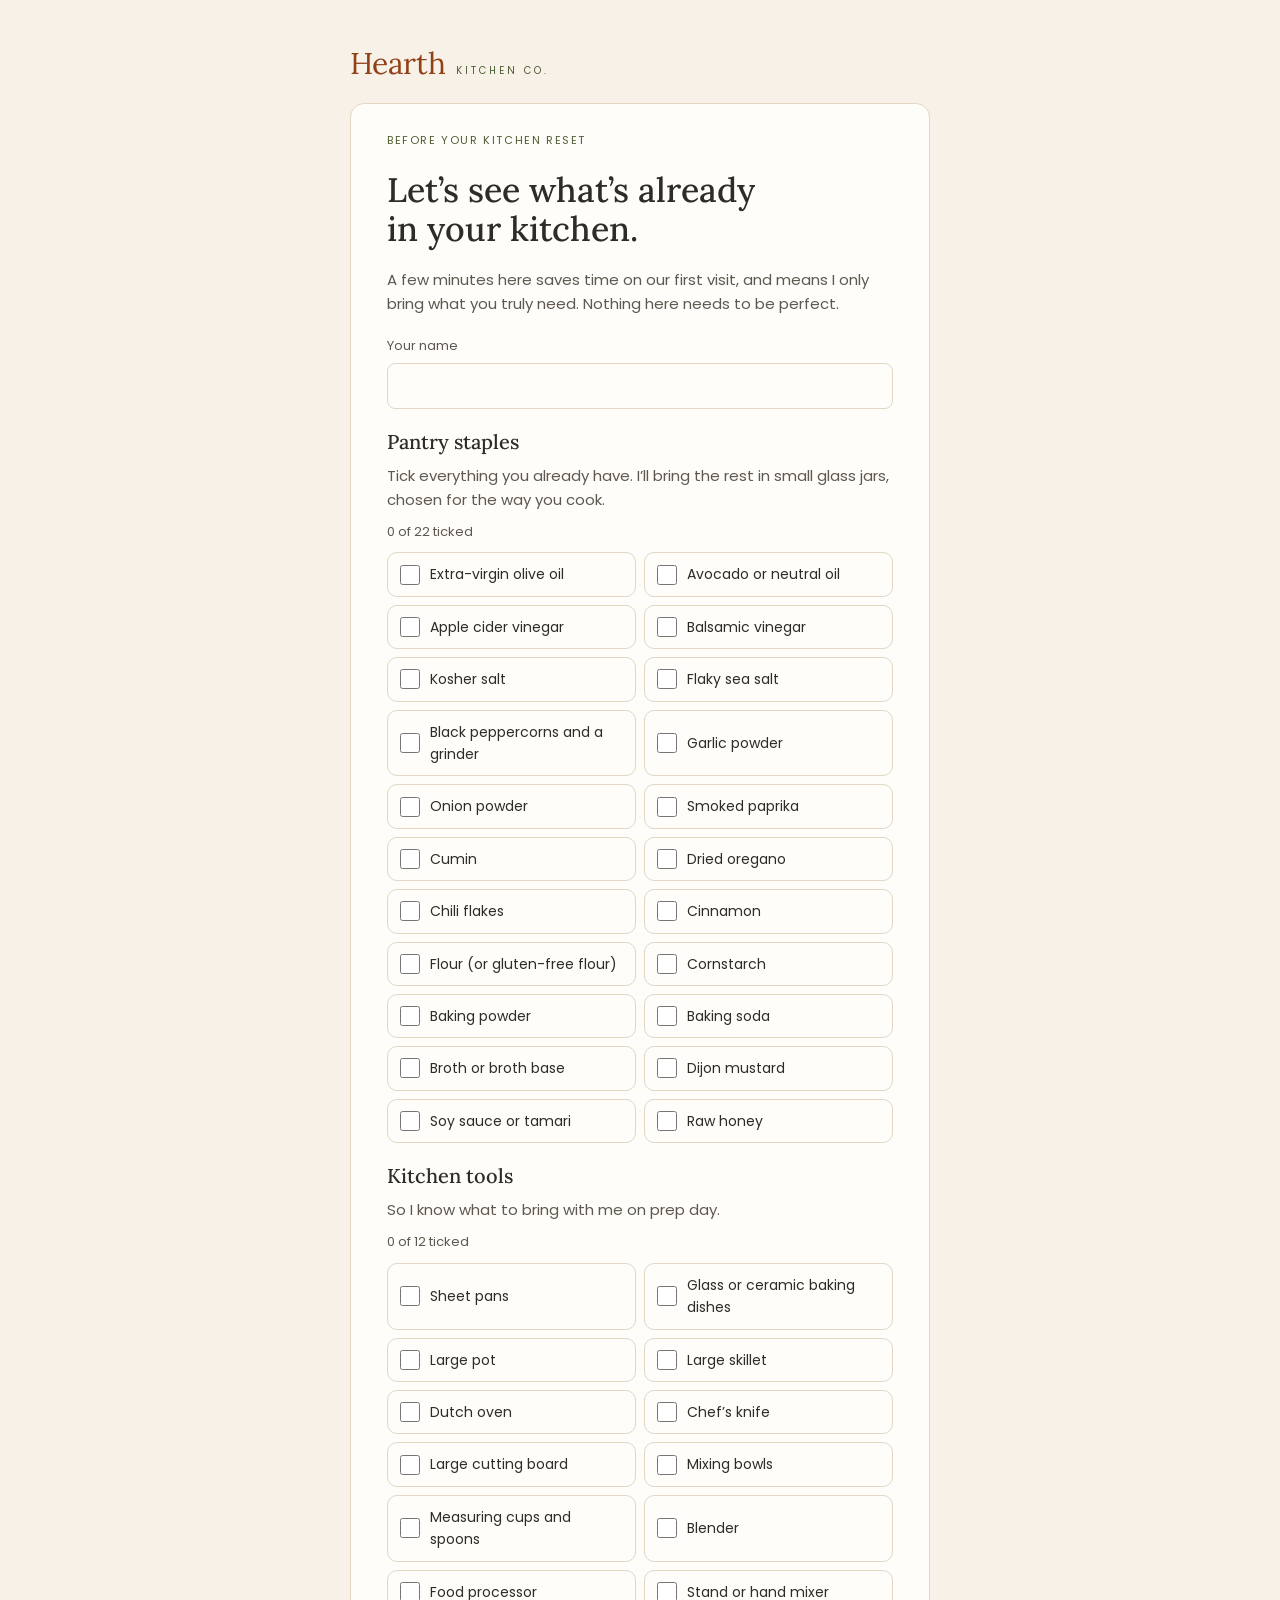
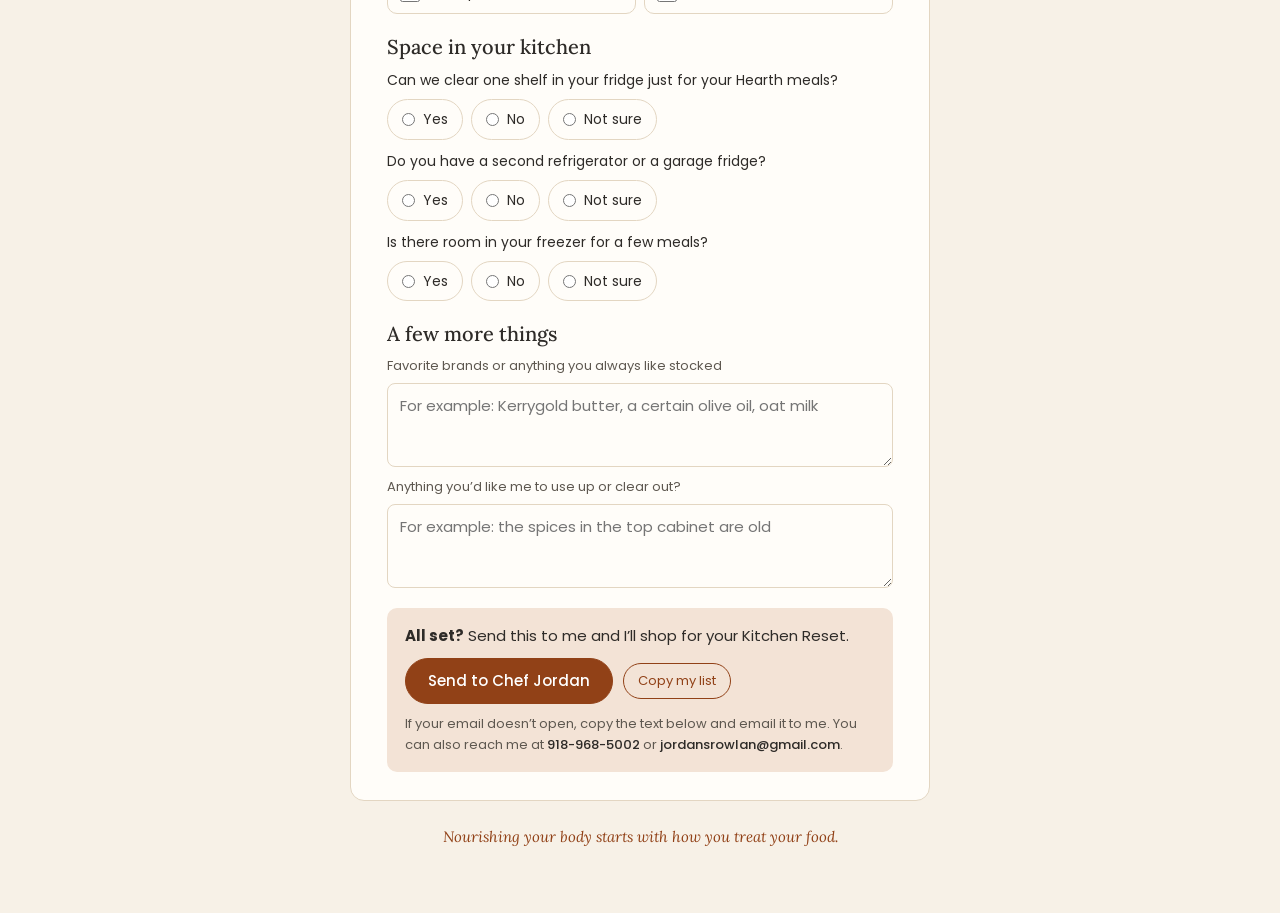
==== checklist.html @ 2582d79f "Link the plan quiz from the menu and home page, add the Kitchen Reset checklist page, and replace co" ====
<!DOCTYPE html>
<html lang="en">
<head>
<meta charset="utf-8">
<meta name="viewport" content="width=device-width,initial-scale=1,viewport-fit=cover">
<title>Kitchen Reset Checklist | Hearth Kitchen Co.</title>
<meta name="description" content="A short checklist for Hearth clients before their Kitchen Reset visit.">
<meta name="robots" content="noindex">
<meta name="theme-color" content="#914117">
<link rel="icon" href="favicon.svg" type="image/svg+xml">
<link rel="preconnect" href="https://fonts.googleapis.com">
<link rel="stylesheet" href="https://fonts.googleapis.com/css2?family=Lora:ital,wght@0,400;0,500;1,400&family=Poppins:wght@300;400;500&display=swap">
<style>
/* Layout: one centered recipe-card column; one question at a time, then a result card */
:root {
  --bg: #F7F1E7;
  --card: #FFFDF9;
  --fg: #2E2B28;
  --muted: #5E5850;
  --line: #E3D6C2;
  --terra: #914117;
  --terra-soft: #F3E3D6;
  --olive: #4E5D33;
  --gold: #B8924A;
  --on-terra: #FFFFFF;
  --paper: #FBF5EA;
  --display: 'Lora', Georgia, 'Times New Roman', serif;
  --body: 'Poppins', 'Segoe UI', system-ui, sans-serif;
}
@media (prefers-color-scheme: dark) {
  :root:not([data-theme="light"]) {
    --bg: #1E1D19; --card: #2A2823; --fg: #F2EBDF; --muted: #C2B8A8; --line: #45403A;
    --terra: #E08A5C; --terra-soft: #3D2A20; --olive: #A9B98A; --gold: #D2B06E; --on-terra: #1E1D19; --paper: #24221D;
    color-scheme: dark;
  }
}
:root[data-theme="dark"] {
  --bg: #1E1D19; --card: #2A2823; --fg: #F2EBDF; --muted: #C2B8A8; --line: #45403A;
  --terra: #E08A5C; --terra-soft: #3D2A20; --olive: #A9B98A; --gold: #D2B06E; --on-terra: #1E1D19; --paper: #24221D;
  color-scheme: dark;
}
* { box-sizing: border-box; }
body {
  background: var(--bg); color: var(--fg); font-family: var(--body); font-size: 15px; line-height: 1.6;
  padding-left: max(16px, env(safe-area-inset-left, 0px));
  padding-right: max(16px, env(safe-area-inset-right, 0px));
  padding-block: 40px 56px;
}
.wrap { max-width: 580px; margin: 0 auto; display: flex; flex-direction: column; gap: 24px; }
.brand { display: flex; align-items: baseline; gap: 10px; }
.brand .name { font-family: var(--display); font-size: 30px; color: var(--terra); line-height: 1; }
.brand .co { font-size: 10px; letter-spacing: 3px; color: var(--olive); }
.card { background: var(--card); border: 1px solid var(--line); border-radius: 14px; padding: 28px clamp(20px, 5vw, 36px); display: flex; flex-direction: column; gap: 20px; }
.progress { height: 4px; border-radius: 2px; background: var(--line); overflow: hidden; }
.progress span { display: block; height: 100%; background: var(--gold); border-radius: 2px; transition: width .3s ease; }
@media (prefers-reduced-motion: reduce) { .progress span { transition: none; } }
.eyebrow { font-size: 11px; letter-spacing: 1.6px; text-transform: uppercase; color: var(--olive); margin: 0; }
h1, h2 { font-family: var(--display); font-weight: 500; margin: 0; text-wrap: balance; }
h1 { font-size: clamp(26px, 6vw, 34px); line-height: 1.15; }
h2 { font-size: 22px; line-height: 1.25; }
.lede { margin: 0; color: var(--muted); }
.options { display: flex; flex-direction: column; gap: 10px; }
.opt {
  font: inherit; color: inherit; text-align: left; cursor: pointer;
  background: transparent; border: 1px solid var(--line); border-radius: 10px;
  padding: 14px 16px; display: flex; flex-direction: column; gap: 2px; min-height: 44px;
  transition: border-color .15s, background .15s;
}
.opt:hover { border-color: var(--terra); }
.opt[aria-pressed="true"] { border-color: var(--terra); background: var(--terra-soft); }
.opt strong { font-weight: 500; }
.opt small { color: var(--muted); font-size: 13px; }
.people { display: grid; grid-template-columns: repeat(3, minmax(0, 1fr)); gap: 10px; }
.people .opt { align-items: center; text-align: center; padding: 14px 8px; }
.people .opt strong { font-family: var(--display); font-size: 22px; font-weight: 500; }
.chips { display: flex; flex-wrap: wrap; gap: 8px; }
.chips .opt { flex-direction: row; align-items: center; padding: 10px 14px; border-radius: 999px; }
.counter { display: flex; justify-content: space-between; align-items: center; gap: 12px; padding: 12px 0; border-bottom: 1px solid var(--line); }
.counter:first-child { border-top: 1px solid var(--line); }
.counter .who strong { display: block; font-weight: 500; }
.counter .who small { color: var(--muted); font-size: 13px; }
.stepper { display: flex; align-items: center; gap: 12px; }
.stepper button { font: inherit; font-size: 20px; line-height: 1; width: 44px; height: 44px; border-radius: 50%; border: 1px solid var(--terra); background: transparent; color: var(--terra); cursor: pointer; }
.stepper button:disabled { opacity: .35; cursor: not-allowed; }
.stepper output { font-family: var(--display); font-size: 24px; min-width: 24px; text-align: center; font-variant-numeric: tabular-nums; }
.ages { display: grid; grid-template-columns: repeat(auto-fill, minmax(140px, 1fr)); gap: 10px; }
.ages label, .field label { display: flex; flex-direction: column; gap: 4px; font-size: 13px; color: var(--muted); }
select, textarea, input[type="text"] { font: inherit; color: var(--fg); background: var(--card); border: 1px solid var(--line); border-radius: 8px; padding: 10px 12px; min-height: 44px; width: 100%; }
textarea { min-height: 84px; resize: vertical; }
select:focus-visible, textarea:focus-visible, input[type="text"]:focus-visible { outline: 2px solid var(--gold); outline-offset: 1px; }
.field { display: flex; flex-direction: column; gap: 6px; }
.warn { margin: 0; font-size: 13px; color: var(--terra); }
.nav { display: flex; justify-content: space-between; gap: 12px; flex-wrap: wrap; }
.btn {
  font: inherit; font-weight: 500; cursor: pointer; border-radius: 999px; min-height: 44px;
  padding: 10px 22px; border: 1px solid var(--terra); background: var(--terra); color: var(--on-terra);
}
.btn.ghost { background: transparent; color: var(--terra); }
.btn:disabled { opacity: .4; cursor: not-allowed; }
button:focus-visible { outline: 2px solid var(--gold); outline-offset: 2px; }
.result-head { display: flex; flex-direction: column; gap: 6px; }
.plan-name { font-family: var(--display); font-size: clamp(34px, 8vw, 44px); color: var(--terra); line-height: 1.05; }
.serve { margin: 4px 0 0; font-family: var(--display); font-style: italic; font-size: 16px; color: var(--olive); }
.shared { display: grid; gap: 14px; }
.shared dl { margin: 0; border-left: 2px solid var(--gold); padding-left: 14px; display: grid; gap: 8px; font-size: 14px; }
.shared dl div { display: grid; grid-template-columns: 132px minmax(0, 1fr); gap: 10px; }
.shared dt { color: var(--muted); }
.shared dd { margin: 0; overflow-wrap: anywhere; }
@media (max-width: 460px) { .shared dl div { grid-template-columns: minmax(0, 1fr); gap: 0; } }
.table-sum { display: grid; gap: 4px; font-size: 14px; border-left: 2px solid var(--gold); padding-left: 14px; }
.table-sum p { margin: 0; }
.table-sum .k { color: var(--muted); }
.rows { display: flex; flex-direction: column; border-top: 1px solid var(--line); }
.row { display: flex; justify-content: space-between; align-items: baseline; gap: 12px; padding: 12px 0; border-bottom: 1px solid var(--line); }
.row span:first-child { min-width: 0; }
.row .amt { font-family: var(--display); font-size: 20px; white-space: nowrap; font-variant-numeric: tabular-nums; }
.row .sub { display: block; font-size: 12.5px; color: var(--muted); }
.note { margin: 0; font-size: 13px; color: var(--muted); }
.includes { margin: 0; padding: 0; list-style: none; display: grid; gap: 8px; font-size: 14px; }
.includes li { display: flex; gap: 10px; align-items: flex-start; }
.includes svg { flex: none; margin-top: 4px; }
.contact { background: var(--terra-soft); border-radius: 10px; padding: 16px 18px; display: flex; flex-direction: column; gap: 10px; }
.contact p { margin: 0; }
.contact-line { display: flex; justify-content: space-between; align-items: center; gap: 10px; flex-wrap: wrap; }
.contact-line span { user-select: all; font-weight: 500; overflow-wrap: anywhere; min-width: 0; }
.copy { font: inherit; font-size: 13px; cursor: pointer; background: transparent; color: var(--terra); border: 1px solid var(--terra); border-radius: 999px; padding: 6px 14px; min-height: 36px; }
.letter { background: var(--paper); border: 1px solid var(--line); border-radius: 12px; padding: 22px clamp(18px, 4vw, 28px); display: flex; flex-direction: column; gap: 12px; font-family: var(--display); font-size: 16.5px; line-height: 1.65; }
.letter p { margin: 0; }
.letter .dear { font-style: italic; font-size: 18px; color: var(--terra); }
.letter .sign { font-style: italic; font-size: 18px; color: var(--terra); text-align: right; }
.rhythm { display: flex; flex-direction: column; }
.beat { display: grid; grid-template-columns: 128px minmax(0, 1fr); gap: 14px; padding: 12px 0; border-bottom: 1px solid var(--line); font-size: 14px; }
.beat:first-child { border-top: 1px solid var(--line); }
.beat .when { font-size: 11px; letter-spacing: 1.4px; text-transform: uppercase; color: var(--olive); padding-top: 2px; }
@media (max-width: 460px) { .beat { grid-template-columns: minmax(0, 1fr); gap: 2px; } }
.details { display: flex; flex-direction: column; gap: 14px; }
.detail { border: 1px solid var(--line); border-radius: 10px; padding: 14px 16px 16px; margin: 0; display: flex; flex-direction: column; gap: 10px; min-width: 0; }
.detail legend { padding: 0 6px; font-family: var(--display); font-size: 17px; color: var(--terra); }
.days { display: grid; grid-template-columns: repeat(auto-fill, minmax(118px, 1fr)); gap: 10px; }
.day { font: inherit; color: inherit; cursor: pointer; background: transparent; border: 1px solid var(--line); border-radius: 10px; min-height: 48px; padding: 10px 12px; display: flex; align-items: center; gap: 10px; text-align: left; }
.day:hover { border-color: var(--terra); }
.day[aria-pressed="true"] { border-color: var(--terra); background: var(--terra-soft); }
.day .rank { flex: none; width: 26px; height: 26px; border-radius: 50%; border: 1px solid var(--line); display: grid; place-items: center; font-family: var(--display); font-size: 15px; color: var(--terra); }
.day[aria-pressed="true"] .rank { background: var(--terra); border-color: var(--terra); color: var(--on-terra); }
.hint { color: var(--muted); font-size: 12.5px; }
input[type="date"] { font: inherit; color: var(--fg); background: var(--card); border: 1px solid var(--line); border-radius: 8px; padding: 10px 12px; min-height: 44px; width: 100%; }
.send { display: flex; flex-wrap: wrap; gap: 10px; align-items: center; }
.sel { user-select: all; color: var(--fg); font-weight: 500; overflow-wrap: anywhere; }
.send .btn { text-decoration: none; display: inline-flex; align-items: center; }
.group { display: flex; flex-direction: column; gap: 10px; }
.group h2 { font-size: 20px; }
.checks { display: grid; grid-template-columns: repeat(auto-fill, minmax(200px, 1fr)); gap: 8px; }
.check { display: flex; gap: 10px; align-items: center; border: 1px solid var(--line); border-radius: 10px; padding: 10px 12px; min-height: 44px; cursor: pointer; font-size: 14px; }
.check input { width: 20px; height: 20px; accent-color: var(--terra); flex: none; margin: 0; }
.check:has(input:checked) { border-color: var(--terra); background: var(--terra-soft); }
.count { font-size: 13px; color: var(--muted); margin: 0; }
input[type="text"], textarea { font: inherit; color: var(--fg); background: var(--card); border: 1px solid var(--line); border-radius: 8px; padding: 10px 12px; min-height: 44px; width: 100%; }
textarea { min-height: 84px; resize: vertical; }
.yn { display: flex; flex-wrap: wrap; gap: 8px; }
.yn label { display: inline-flex; gap: 8px; align-items: center; border: 1px solid var(--line); border-radius: 999px; padding: 8px 14px; min-height: 40px; cursor: pointer; font-size: 14px; }
.yn label:has(input:checked) { border-color: var(--terra); background: var(--terra-soft); }
.yn input { accent-color: var(--terra); margin: 0; }
.q { display: flex; flex-direction: column; gap: 8px; }
.q p { margin: 0; font-size: 14px; }
.plantext { margin: 0; white-space: pre-wrap; overflow-wrap: anywhere; font: 13px/1.5 var(--body); background: var(--card); color: var(--fg); border: 1px solid var(--line); border-radius: 8px; padding: 12px; max-height: 320px; overflow: auto; user-select: all; }
.foot { text-align: center; font-family: var(--display); font-style: italic; color: var(--terra); margin: 0; }
@media (prefers-reduced-motion: reduce) { .opt { transition: none; } }
.brand { text-decoration: none; }
</style>

<div class="wrap">
  <a class="brand" href="index.html" aria-label="Hearth Kitchen Co. home"><span class="name">Hearth</span><span class="co">KITCHEN CO.</span></a>
  <div class="card" id="card" aria-live="polite"></div>
  <p class="foot">Nourishing your body starts with how you treat your food.</p>
</div>

<script>
var GROUPS = [
  ['pantry', 'Pantry staples', 'Tick everything you already have. I’ll bring the rest in small glass jars, chosen for the way you cook.', [
    'Extra-virgin olive oil', 'Avocado or neutral oil', 'Apple cider vinegar', 'Balsamic vinegar', 'Kosher salt', 'Flaky sea salt', 'Black peppercorns and a grinder',
    'Garlic powder', 'Onion powder', 'Smoked paprika', 'Cumin', 'Dried oregano', 'Chili flakes', 'Cinnamon',
    'Flour (or gluten-free flour)', 'Cornstarch', 'Baking powder', 'Baking soda', 'Broth or broth base', 'Dijon mustard', 'Soy sauce or tamari', 'Raw honey']],
  ['tools', 'Kitchen tools', 'So I know what to bring with me on prep day.', [
    'Sheet pans', 'Glass or ceramic baking dishes', 'Large pot', 'Large skillet', 'Dutch oven', 'Chef’s knife', 'Large cutting board',
    'Mixing bowls', 'Measuring cups and spoons', 'Blender', 'Food processor', 'Stand or hand mixer']]
];
var QS = [
  ['shelf', 'Can we clear one shelf in your fridge just for your Hearth meals?'],
  ['fridge2', 'Do you have a second refrigerator or a garage fridge?'],
  ['freezer', 'Is there room in your freezer for a few meals?']
];
var state = { name: '', have: {}, yn: {}, brands: '', clear: '' };
var card = document.getElementById('card');
function esc(s) { return String(s).replace(/[&<>"]/g, function (c) { return { '&': '&amp;', '<': '&lt;', '>': '&gt;', '"': '&quot;' }[c]; }); }
function key(g, i) { return g + '-' + i; }
function render() {
  var h = '<p class="eyebrow">Before your Kitchen Reset</p><h1>Let’s see what’s already in your kitchen.</h1>' +
    '<p class="lede">A few minutes here saves time on our first visit, and means I only bring what you truly need. Nothing here needs to be perfect.</p>' +
    '<div class="field"><label for="cname">Your name</label><input type="text" id="cname" autocomplete="name" value="' + esc(state.name) + '"></div>';
  GROUPS.forEach(function (g) {
    var have = g[3].filter(function (_, i) { return state.have[key(g[0], i)]; }).length;
    h += '<section class="group" aria-labelledby="h-' + g[0] + '"><h2 id="h-' + g[0] + '">' + g[1] + '</h2><p class="lede">' + g[2] + '</p>' +
      '<p class="count" id="count-' + g[0] + '">' + have + ' of ' + g[3].length + ' ticked</p><div class="checks">';
    g[3].forEach(function (item, i) {
      var id = key(g[0], i);
      h += '<label class="check" for="c-' + id + '"><input type="checkbox" id="c-' + id + '" data-k="' + id + '"' + (state.have[id] ? ' checked' : '') + '><span>' + esc(item) + '</span></label>';
    });
    h += '</div></section>';
  });
  h += '<section class="group"><h2>Space in your kitchen</h2>';
  QS.forEach(function (q) {
    h += '<div class="q"><p>' + esc(q[1]) + '</p><div class="yn" role="radiogroup" aria-label="' + esc(q[1]) + '">' +
      ['Yes', 'No', 'Not sure'].map(function (v) { return '<label><input type="radio" name="' + q[0] + '" value="' + v + '"' + (state.yn[q[0]] === v ? ' checked' : '') + '>' + v + '</label>'; }).join('') + '</div></div>';
  });
  h += '</section>' +
    '<section class="group"><h2>A few more things</h2>' +
    '<div class="field"><label for="brands">Favorite brands or anything you always like stocked</label><textarea id="brands" placeholder="For example: Kerrygold butter, a certain olive oil, oat milk">' + esc(state.brands) + '</textarea></div>' +
    '<div class="field"><label for="clear">Anything you’d like me to use up or clear out?</label><textarea id="clear" placeholder="For example: the spices in the top cabinet are old">' + esc(state.clear) + '</textarea></div></section>' +
    '<div class="contact"><p><strong>All set?</strong> Send this to me and I’ll shop for your Kitchen Reset.</p>' +
    '<div class="send"><a class="btn" id="send" href="' + mailto() + '">Send to Chef Jordan</a><button type="button" class="copy" id="copy">Copy my list</button></div>' +
      '<div id="planBox" hidden><p class="note">Your list, ready to copy and email to jordansrowlan@gmail.com:</p><pre class="plantext" id="planText"></pre></div>' +
    '<p class="note">If your email doesn\u2019t open, copy the text below and email it to me. You can also reach me at <span class="sel">918-968-5002</span> or <span class="sel">jordansrowlan@gmail.com</span>.</p></div>';
  card.innerHTML = h;
  bind();
}
function summary() {
  var L = ['Kitchen Reset checklist from ' + (state.name.trim() || 'a client'), ''];
  GROUPS.forEach(function (g) {
    var has = [], need = [];
    g[3].forEach(function (item, i) { (state.have[key(g[0], i)] ? has : need).push(item); });
    L.push(g[1].toUpperCase());
    L.push((g[0] === 'pantry' ? 'To buy: ' : 'To bring: ') + (need.length ? need.join(', ') : 'nothing'));
    L.push('Already has: ' + (has.length ? has.join(', ') : 'none'));
    L.push('');
  });
  L.push('SPACE');
  QS.forEach(function (q) { L.push(q[1] + ' ' + (state.yn[q[0]] || 'no answer')); });
  if (state.brands.trim()) { L.push(''); L.push('Favorite brands: ' + state.brands.trim()); }
  if (state.clear.trim()) L.push('Use up or clear out: ' + state.clear.trim());
  return L.join('\n');
}
function mailto() { return 'mailto:jordansrowlan@gmail.com?subject=' + encodeURIComponent('Kitchen Reset checklist: ' + (state.name.trim() || 'new client')) + '&body=' + encodeURIComponent(summary()); }
function refreshSend() { var a = document.getElementById('send'); if (a) a.href = mailto(); }
function bind() {
  card.querySelectorAll('input[data-k]').forEach(function (el) {
    el.addEventListener('change', function () {
      state.have[el.getAttribute('data-k')] = el.checked;
      GROUPS.forEach(function (g) {
        var c = document.getElementById('count-' + g[0]);
        if (c) c.textContent = g[3].filter(function (_, i) { return state.have[key(g[0], i)]; }).length + ' of ' + g[3].length + ' ticked';
      });
      refreshSend();
    });
  });
  card.querySelectorAll('.yn input').forEach(function (el) { el.addEventListener('change', function () { state.yn[el.name] = el.value; refreshSend(); }); });
  [['cname', 'name'], ['brands', 'brands'], ['clear', 'clear']].forEach(function (p) {
    var el = document.getElementById(p[0]); if (el) el.addEventListener('input', function () { state[p[1]] = el.value; refreshSend(); });
  });
  var sp = document.getElementById('send');
  if (sp) sp.addEventListener('click', function () {
    var box = document.getElementById('planBox'), pt = document.getElementById('planText');
    if (box && pt) { pt.textContent = summary(); box.hidden = false; }
  });
  var cp = document.getElementById('copy');
  if (cp) cp.addEventListener('click', function () {
    var lab = cp.textContent;
    try { navigator.clipboard.writeText(summary()).then(function () { cp.textContent = 'Copied'; setTimeout(function () { cp.textContent = lab; }, 1600); }, function () { cp.textContent = 'Copy not available here'; }); } catch (e) { cp.textContent = 'Copy not available here'; }
  });
}
render();
</script>

</html>
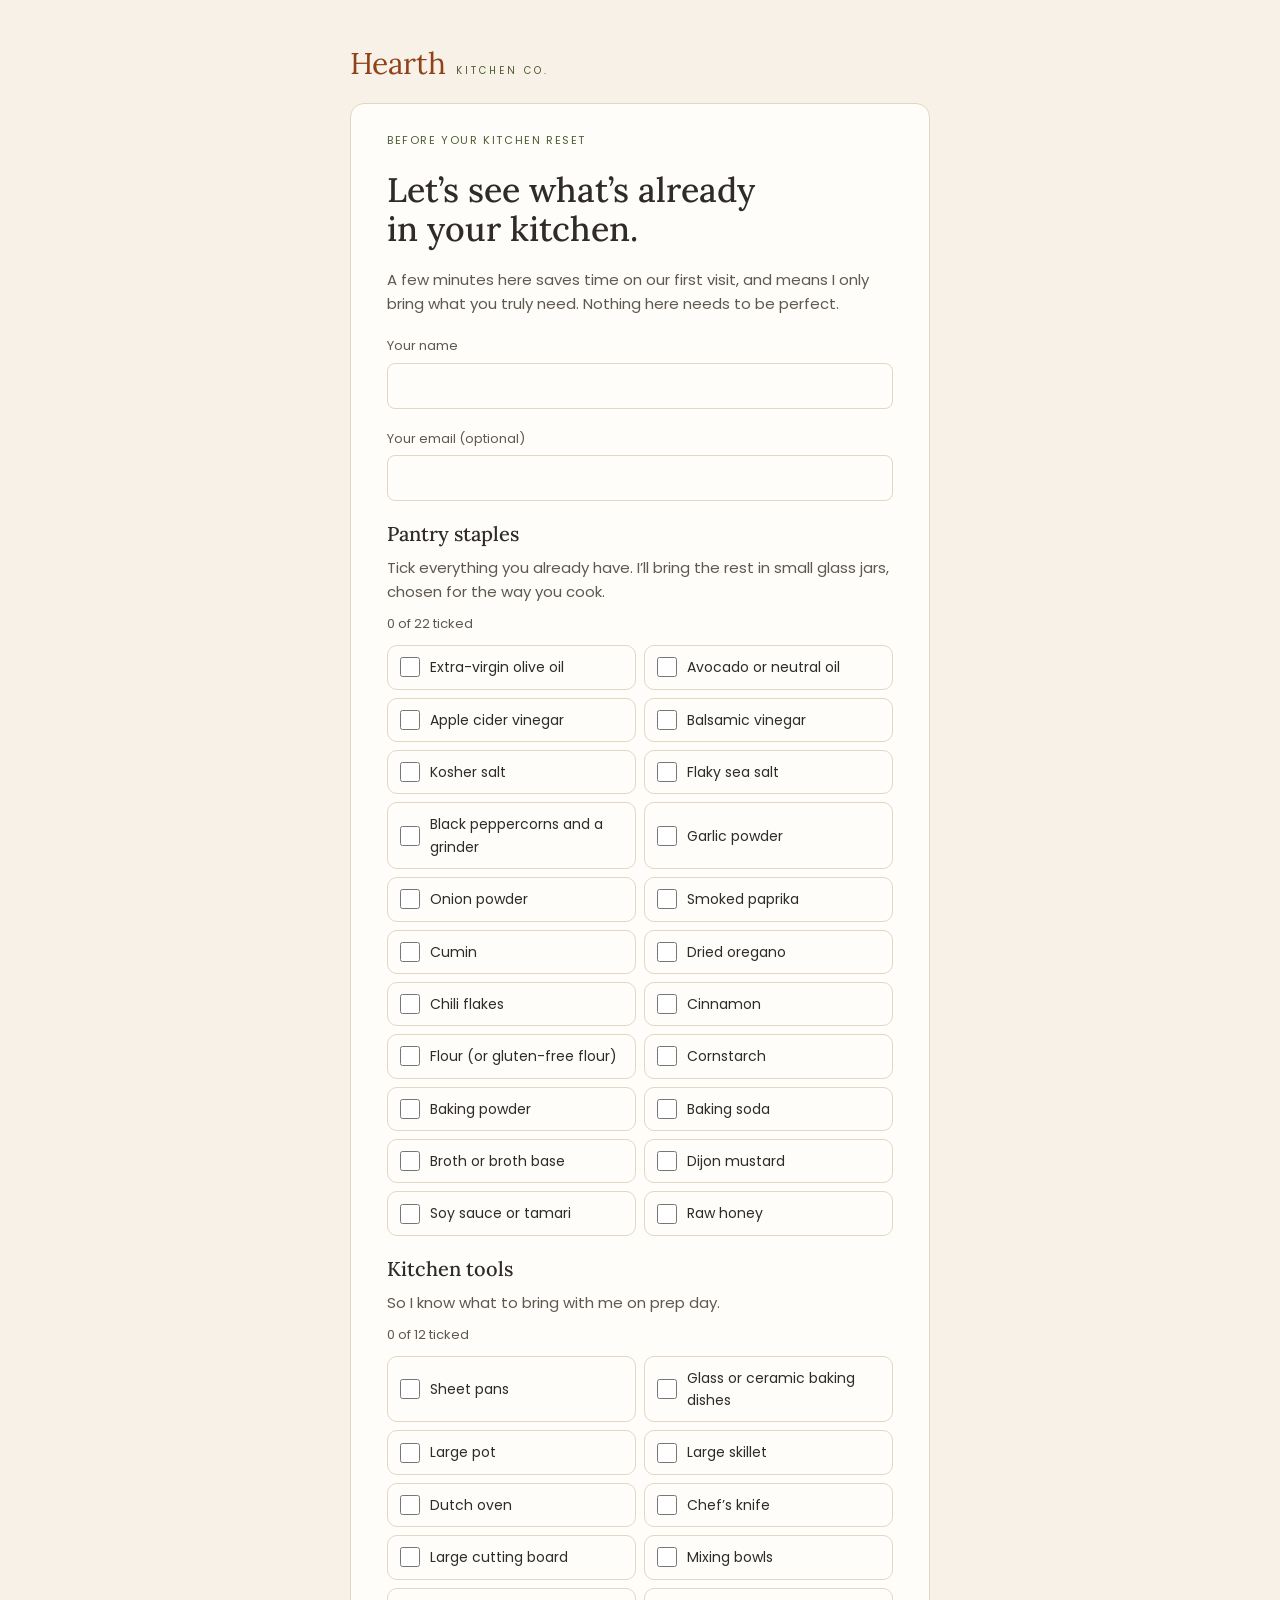
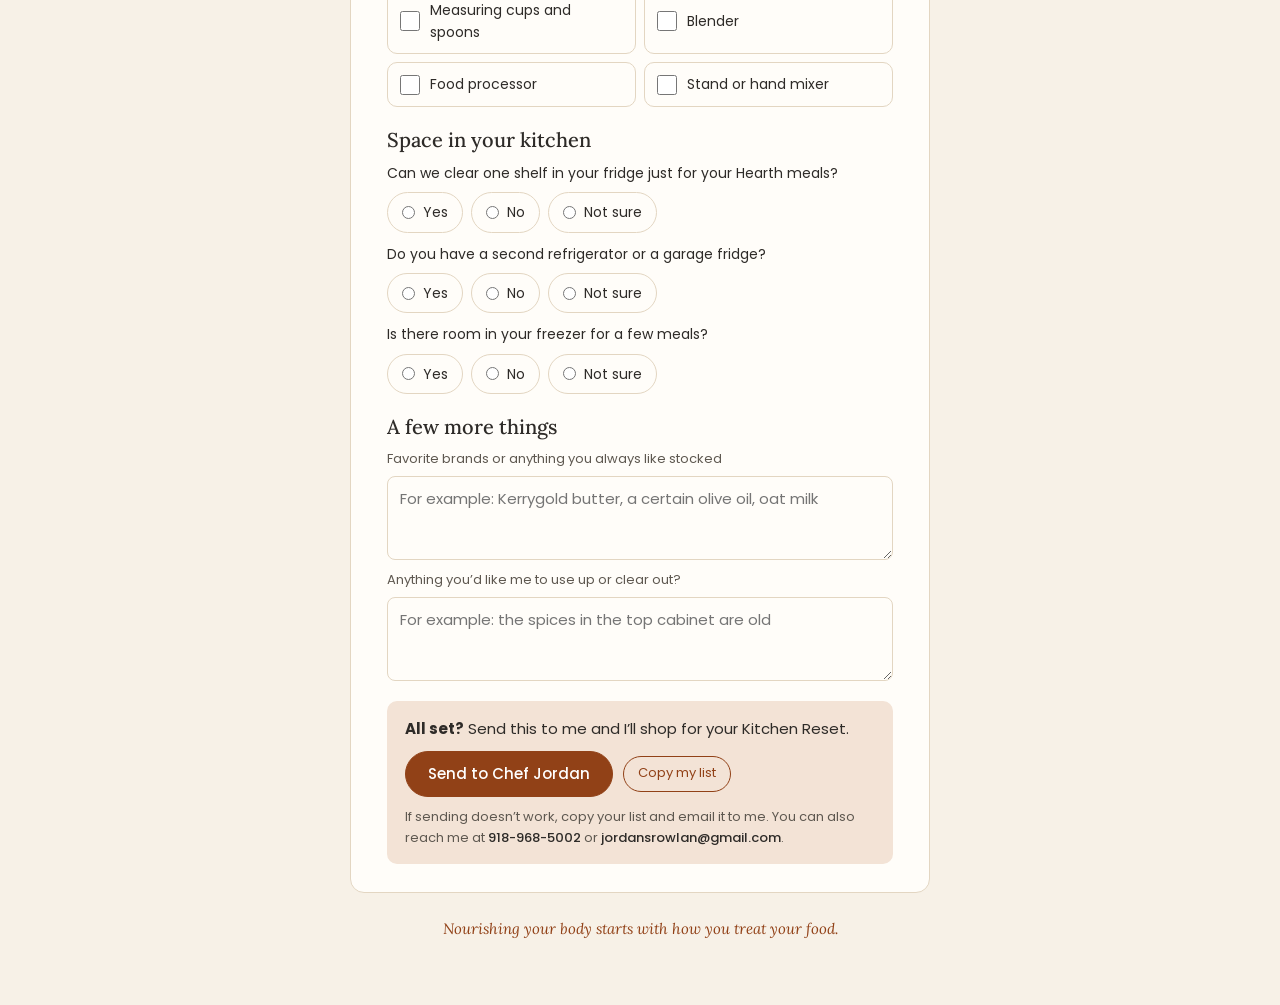
==== commit 663cc3a1: "Quiz: 5 meals a week for A Taste of Hearth, explain the Milkmaid, link the Kitchen Reset checklist a" ====
--- a/checklist.html
+++ b/checklist.html
@@ -85,9 +85,9 @@
 .stepper output { font-family: var(--display); font-size: 24px; min-width: 24px; text-align: center; font-variant-numeric: tabular-nums; }
 .ages { display: grid; grid-template-columns: repeat(auto-fill, minmax(140px, 1fr)); gap: 10px; }
 .ages label, .field label { display: flex; flex-direction: column; gap: 4px; font-size: 13px; color: var(--muted); }
-select, textarea, input[type="text"] { font: inherit; color: var(--fg); background: var(--card); border: 1px solid var(--line); border-radius: 8px; padding: 10px 12px; min-height: 44px; width: 100%; }
+select, textarea, input[type="text"], input[type="email"] { font: inherit; color: var(--fg); background: var(--card); border: 1px solid var(--line); border-radius: 8px; padding: 10px 12px; min-height: 44px; width: 100%; }
 textarea { min-height: 84px; resize: vertical; }
-select:focus-visible, textarea:focus-visible, input[type="text"]:focus-visible { outline: 2px solid var(--gold); outline-offset: 1px; }
+select:focus-visible, textarea:focus-visible, input[type="text"]:focus-visible, input[type="email"]:focus-visible { outline: 2px solid var(--gold); outline-offset: 1px; }
 .field { display: flex; flex-direction: column; gap: 6px; }
 .warn { margin: 0; font-size: 13px; color: var(--terra); }
 .nav { display: flex; justify-content: space-between; gap: 12px; flex-wrap: wrap; }
@@ -166,6 +166,7 @@
 .foot { text-align: center; font-family: var(--display); font-style: italic; color: var(--terra); margin: 0; }
 @media (prefers-reduced-motion: reduce) { .opt { transition: none; } }
 .brand { text-decoration: none; }
+[hidden] { display: none !important; }
 </style>
 
 <div class="wrap">
@@ -189,14 +190,18 @@
   ['fridge2', 'Do you have a second refrigerator or a garage fridge?'],
   ['freezer', 'Is there room in your freezer for a few meals?']
 ];
-var state = { name: '', have: {}, yn: {}, brands: '', clear: '' };
+var state = { name: '', email: '', hp: '', have: {}, yn: {}, brands: '', clear: '', sendStatus: '' };
+// Fill in name and email if she just came from the plan quiz (kept only in this browser tab).
+try { var qc = JSON.parse(sessionStorage.getItem('hearthClient') || 'null'); if (qc) { state.name = qc.name || ''; state.email = qc.email || ''; } } catch (e) {}
 var card = document.getElementById('card');
 function esc(s) { return String(s).replace(/[&<>"]/g, function (c) { return { '&': '&amp;', '<': '&lt;', '>': '&gt;', '"': '&quot;' }[c]; }); }
 function key(g, i) { return g + '-' + i; }
 function render() {
   var h = '<p class="eyebrow">Before your Kitchen Reset</p><h1>Let’s see what’s already in your kitchen.</h1>' +
     '<p class="lede">A few minutes here saves time on our first visit, and means I only bring what you truly need. Nothing here needs to be perfect.</p>' +
-    '<div class="field"><label for="cname">Your name</label><input type="text" id="cname" autocomplete="name" value="' + esc(state.name) + '"></div>';
+    '<div class="field"><label for="cname">Your name</label><input type="text" id="cname" autocomplete="name" value="' + esc(state.name) + '"></div>' +
+    '<div class="field"><label for="cemail">Your email (optional)</label><input type="email" id="cemail" autocomplete="email" inputmode="email" value="' + esc(state.email) + '"></div>' +
+    '<input type="text" id="hkWebsite" name="website" tabindex="-1" autocomplete="off" aria-hidden="true" style="position:absolute;left:-9999px;width:1px;height:1px;opacity:0">';
   GROUPS.forEach(function (g) {
     var have = g[3].filter(function (_, i) { return state.have[key(g[0], i)]; }).length;
     h += '<section class="group" aria-labelledby="h-' + g[0] + '"><h2 id="h-' + g[0] + '">' + g[1] + '</h2><p class="lede">' + g[2] + '</p>' +
@@ -217,9 +222,10 @@
     '<div class="field"><label for="brands">Favorite brands or anything you always like stocked</label><textarea id="brands" placeholder="For example: Kerrygold butter, a certain olive oil, oat milk">' + esc(state.brands) + '</textarea></div>' +
     '<div class="field"><label for="clear">Anything you’d like me to use up or clear out?</label><textarea id="clear" placeholder="For example: the spices in the top cabinet are old">' + esc(state.clear) + '</textarea></div></section>' +
     '<div class="contact"><p><strong>All set?</strong> Send this to me and I’ll shop for your Kitchen Reset.</p>' +
-    '<div class="send"><a class="btn" id="send" href="' + mailto() + '">Send to Chef Jordan</a><button type="button" class="copy" id="copy">Copy my list</button></div>' +
+    '<div class="send"><button type="button" class="btn" id="send">Send to Chef Jordan</button><button type="button" class="copy" id="copy">Copy my list</button></div>' +
+    '<p class="note" id="sendMsg" role="status" hidden></p>' +
       '<div id="planBox" hidden><p class="note">Your list, ready to copy and email to jordansrowlan@gmail.com:</p><pre class="plantext" id="planText"></pre></div>' +
-    '<p class="note">If your email doesn\u2019t open, copy the text below and email it to me. You can also reach me at <span class="sel">918-968-5002</span> or <span class="sel">jordansrowlan@gmail.com</span>.</p></div>';
+    '<p class="note" id="sendHelp">If sending doesn\u2019t work, copy your list and email it to me. You can also reach me at <span class="sel">918-968-5002</span> or <span class="sel">jordansrowlan@gmail.com</span>.</p></div>';
   card.innerHTML = h;
   bind();
 }
@@ -239,8 +245,7 @@
   if (state.clear.trim()) L.push('Use up or clear out: ' + state.clear.trim());
   return L.join('\n');
 }
-function mailto() { return 'mailto:jordansrowlan@gmail.com?subject=' + encodeURIComponent('Kitchen Reset checklist: ' + (state.name.trim() || 'new client')) + '&body=' + encodeURIComponent(summary()); }
-function refreshSend() { var a = document.getElementById('send'); if (a) a.href = mailto(); }
+function refreshSend() { var a = document.getElementById('send'), m = document.getElementById('sendMsg'); if (a && state.sendStatus === 'sent') { state.sendStatus = ''; a.disabled = false; a.textContent = 'Send my updates'; if (m) m.hidden = true; } }
 function bind() {
   card.querySelectorAll('input[data-k]').forEach(function (el) {
     el.addEventListener('change', function () {
@@ -253,13 +258,29 @@
     });
   });
   card.querySelectorAll('.yn input').forEach(function (el) { el.addEventListener('change', function () { state.yn[el.name] = el.value; refreshSend(); }); });
-  [['cname', 'name'], ['brands', 'brands'], ['clear', 'clear']].forEach(function (p) {
+  [['cname', 'name'], ['cemail', 'email'], ['hkWebsite', 'hp'], ['brands', 'brands'], ['clear', 'clear']].forEach(function (p) {
     var el = document.getElementById(p[0]); if (el) el.addEventListener('input', function () { state[p[1]] = el.value; refreshSend(); });
   });
   var sp = document.getElementById('send');
   if (sp) sp.addEventListener('click', function () {
+    var msg = document.getElementById('sendMsg'), help = document.getElementById('sendHelp');
     var box = document.getElementById('planBox'), pt = document.getElementById('planText');
-    if (box && pt) { pt.textContent = summary(); box.hidden = false; }
+    if (!state.name.trim()) { msg.className = 'warn'; msg.hidden = false; msg.textContent = 'Please add your name at the top first.'; document.getElementById('cname').focus(); return; }
+    sp.disabled = true; sp.textContent = 'Sending\u2026'; msg.hidden = true; state.sendStatus = 'sending';
+    fetch('https://hearth-checkout.jordansrowlan.workers.dev/send-checklist', { method: 'POST', headers: { 'Content-Type': 'application/json' },
+      body: JSON.stringify({ name: state.name.trim(), email: state.email.trim(), summary: summary(), website: state.hp }) })
+      .then(function (r) { return r.json().then(function (d) { if (!r.ok || !d.ok) throw new Error(d.error || 'failed'); }); })
+      .then(function () {
+        state.sendStatus = 'sent'; sp.textContent = 'Sent'; msg.className = 'note'; msg.hidden = false;
+        msg.textContent = 'Thank you! Your checklist is on its way to me, and I\u2019ll shop for your Kitchen Reset. With love, Jordan.';
+        if (help) help.hidden = true;
+      })
+      .catch(function () {
+        state.sendStatus = 'failed'; sp.disabled = false; sp.textContent = 'Try again';
+        msg.className = 'warn'; msg.hidden = false;
+        msg.textContent = 'I\u2019m so sorry, your checklist didn\u2019t send. Your list is below: copy it and email it to me, or text me at 918-968-5002.';
+        if (box && pt) { pt.textContent = summary(); box.hidden = false; }
+      });
   });
   var cp = document.getElementById('copy');
   if (cp) cp.addEventListener('click', function () {
